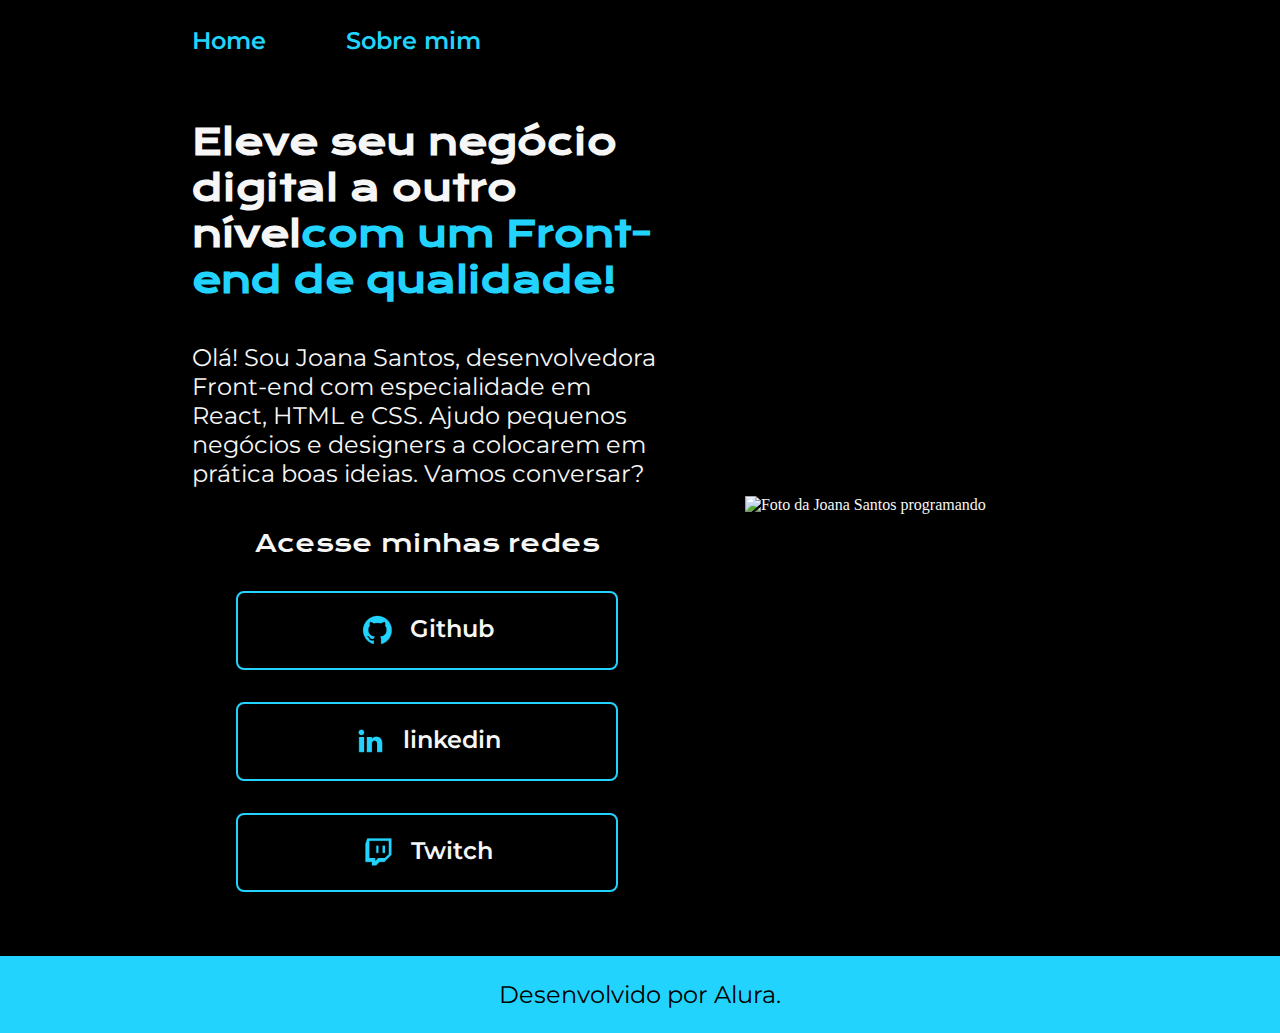
==== index.html @ 4adaa566 "Add files via upload" ====
<!DOCTYPE html>
<html lang="pt-br">

<head>
    <meta charset="UTF-8">
    <meta http-equiv="X-UA-Compatible" content="IE=edge">
    <meta name="viewport" content="width=device-width, initial-scale=1.0">
    <title>Portifolio</title>
    <link rel="stylesheet" href="./styles/style.css">
</head>

<body>
    <header class="cabecalho">
        <nav class="cabecalho__menu">
            <a class="cabecalho__menu__link" href="index.html">Home</a>
            <a class="cabecalho__menu__link" href="about.html">Sobre mim</a>
        </nav>
    </header>
    <main class="apresentacao">
        <section class="apresentacao__conteudo">
            <h1 class="apresentacao__conteudo__titulo">Eleve seu negócio digital a outro nível<strong 
            class="titulo-destaque">com um Front-end de qualidade!
            </strong></h1>
            <p class="apresentacao__conteudo__texto">Olá! Sou Joana Santos, desenvolvedora
            Front-end com especialidade em React, HTML e
            CSS. Ajudo pequenos negócios e designers a
            colocarem em prática boas ideias. Vamos
            conversar?</p>
            <div class="apresentacao__links">
                <h2 class="apresentacao__links__subtitulo">Acesse minhas redes</h2>
                <a class="apresentacao__links__link" href="https://github.com/rafaballerini">
                    <img src="./assets/github.png">
                    Github
                </a>
                <a class="apresentacao__links__link" href="https://linkedin.com/in/rafaellaballerini">
                    <img src="./assets/linkedin.png">
                    linkedin
                </a>
                <a class="apresentacao__links__link" href="https://twitch.tv/guilimadev">
                    <img src="./assets/twitch.png">
                    Twitch
                </a>
            </div>
        </section>
        <img class="apresentacao__imagem" src="./assets/imagem.png" alt="Foto da Joana Santos programando">
    </main>
    <footer class="rodape">
        <p>Desenvolvido por Alura.</p>
    </footer>
</body>

</html>
---- styles/style.css ----
@import url('https://fonts.googleapis.com/css2?family=Krona+One&family=Montserrat:wght@400;600&display=swap');
:root{
    --cor-primaria: #000000;
    --cor-segundaria:#F6F6F6;
    --cor-terciaria:#22D4FD;
    --cor-hover:#272727;

    --font-primaria:'Montserrat', sans-serif;
    --font-segundaria:'Krona One', sans-serif;
}

*{
    margin: 0;
    padding: 0;
}

body{
    /* height: 100vh; */
    box-sizing: border-box;
    background-color:var(--cor-primaria);
    color: var(--cor-segundaria);
}
.cabecalho{
    padding: 2% 0% 0% 15%;
}
.cabecalho__menu{
    display: flex;
    gap: 80px;
}
.cabecalho__menu__link{
    font-family: var(--font-primaria);
    font-size: 1.5rem;
    font-weight: 600;
    color: var(--cor-terciaria);
    text-decoration: none;
}
.apresentacao{
    padding: 5% 15%;
    display: flex;
    align-items: center;
    justify-content: space-between;
    gap: 82px;
}
.apresentacao__conteudo{
    width: 615px;
    display: flex;
    flex-direction: column;
    gap: 40px;
}

.apresentacao__conteudo__titulo{
    font-size: 2.25rem;
    font-family: var(--font-segundaria);
}
.titulo-destaque{
    color: var(--cor-terciaria);
}
.apresentacao__conteudo__texto{
    font-size: 1.5rem;
    font-family: var(--font-primaria);
}

.apresentacao__links{
    display: flex;
    flex-direction: column;
    justify-content: space-between;
    align-items: center;
    gap: 32px;
}
.apresentacao__links__subtitulo{
    font-family:var(--font-segundaria);
    font-weight: 400;
    font-size: 1.5rem;
}
.apresentacao__links__link{
    /* background-color: #22D4FD; */
    display: flex;
    justify-content: center;
    gap: 16px;
    border: 2px solid var(--cor-terciaria);
    width: 378px;
    text-align: center;
    border-radius: 8px;
    font-size: 1.5rem;
    font-weight: 600;
    padding: 21.5px 0;
    text-decoration: none;
    color: var(--cor-segundaria);
    font-family: var(--font-primaria);
}
.apresentacao__links__link:hover{
    background-color: var(--cor-hover);
}

.apresentacao__imagem{
    width: 50%;
}
.rodape{
    color: var(--cor-primaria);
    background-color: var(--cor-terciaria);
    padding: 24px;
    text-align: center;
    font-family: 'Montserrat', sans-serif;
    font-size: 1.5rem;
    font-weight: 400;
}

@media(max-width:1200px){
    .cabecalho{
        padding: 10%;
    }
    .cabecalho__menu{
        justify-content: center;
    }
    .apresentacao{
        flex-direction: column-reverse;
    }
}
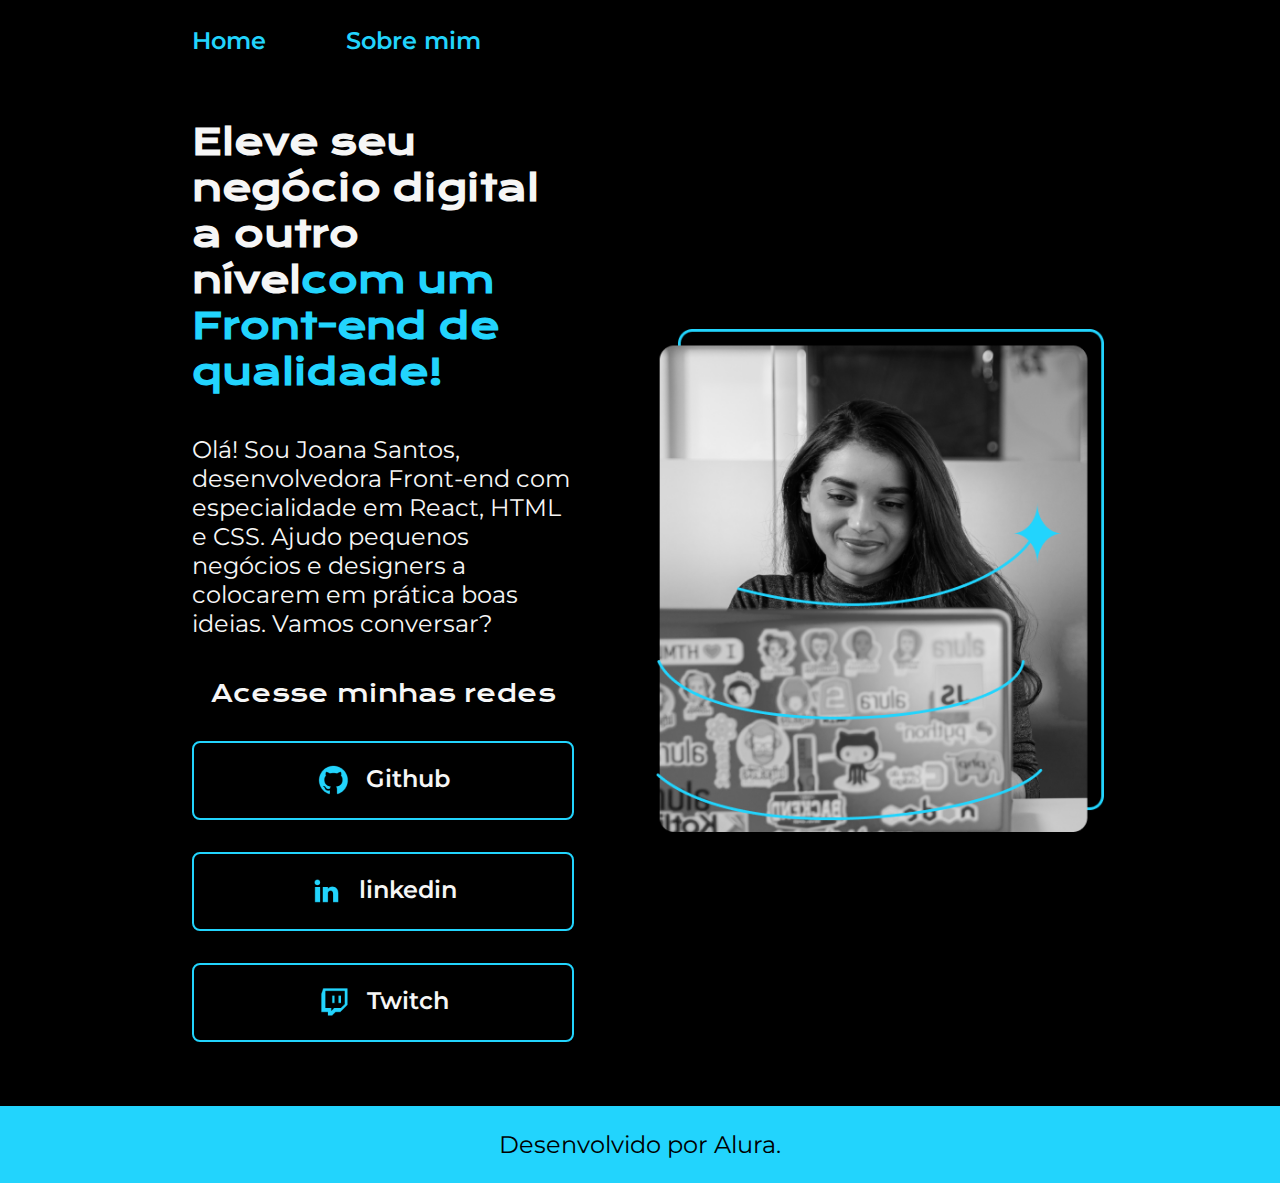
==== commit ba1b6aca: "Update index.html" ====
--- a/index.html
+++ b/index.html
@@ -42,11 +42,11 @@
                 </a>
             </div>
         </section>
-        <img class="apresentacao__imagem" src="./assets/imagem.png" alt="Foto da Joana Santos programando">
+        <img class="apresentacao__imagem" src="./assets/Imagem.png" alt="Foto da Joana Santos programando">
     </main>
     <footer class="rodape">
         <p>Desenvolvido por Alura.</p>
     </footer>
 </body>
 
-</html>+</html>
